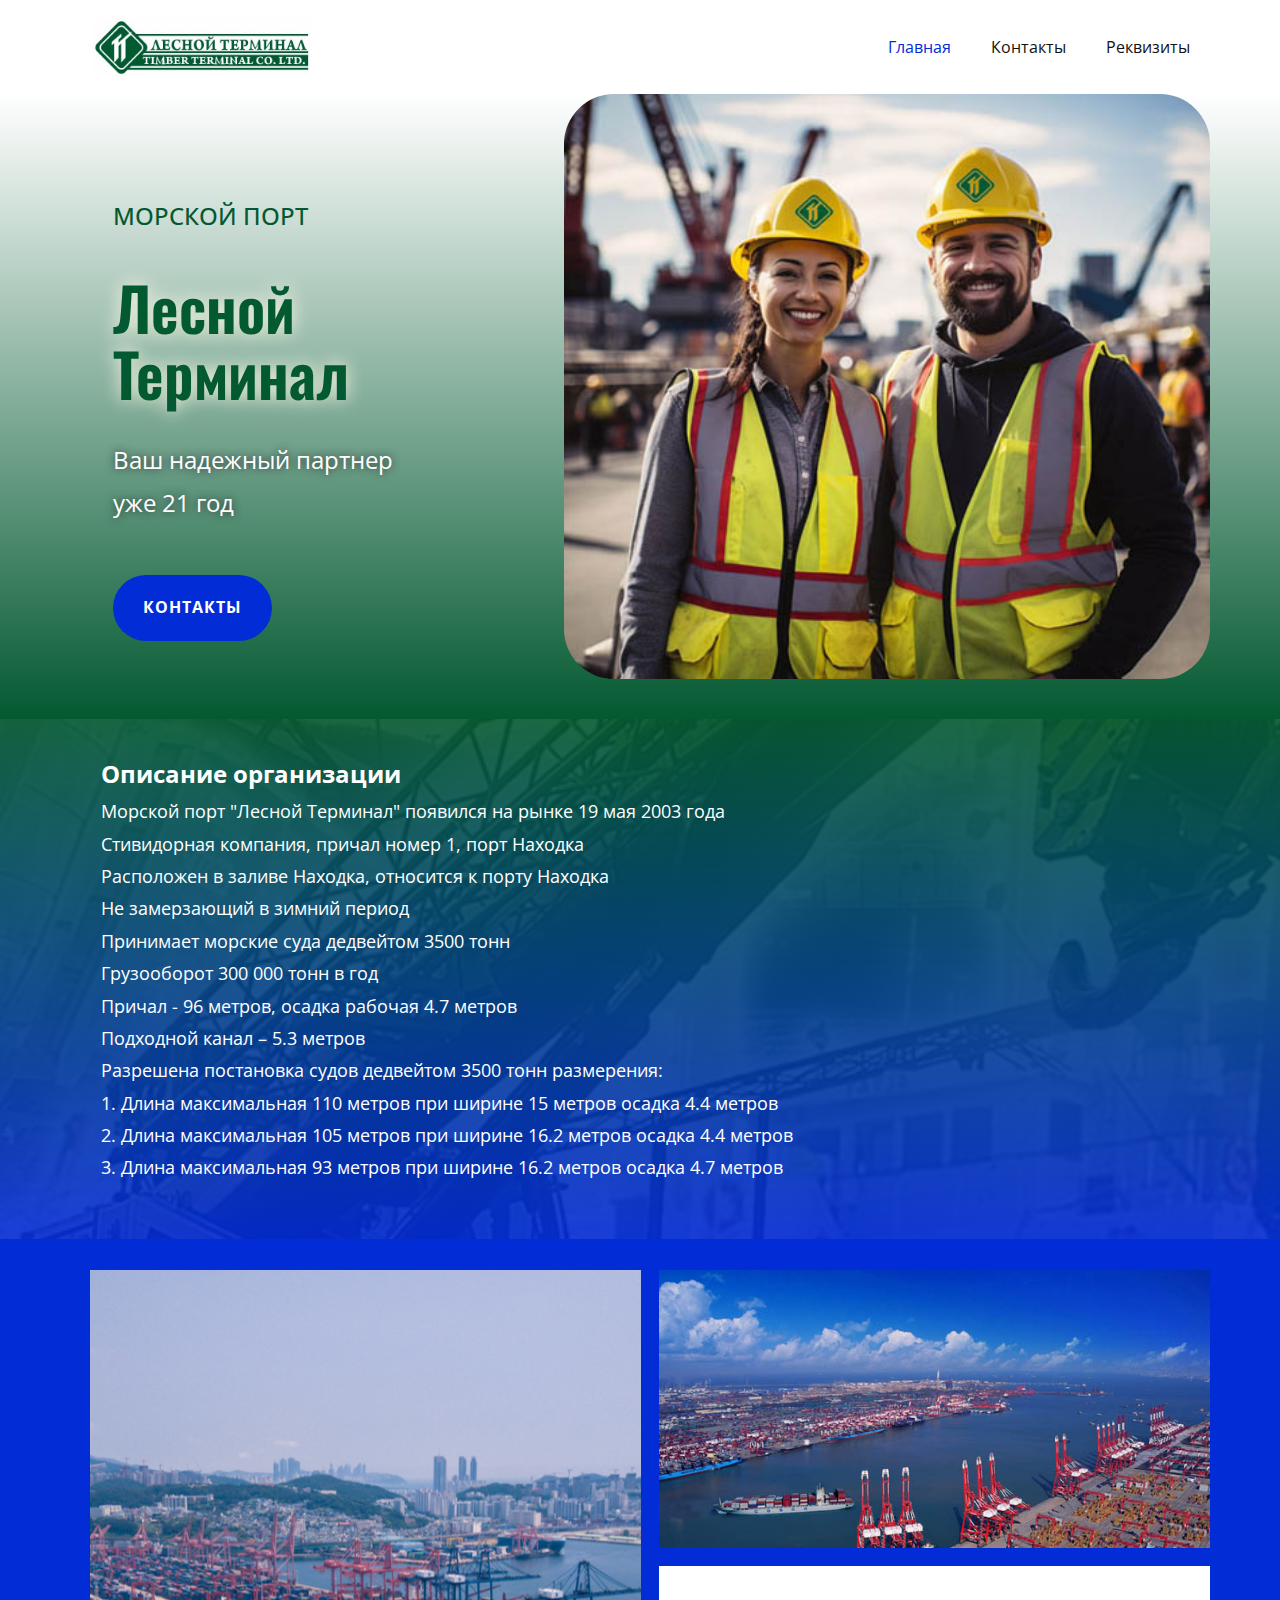
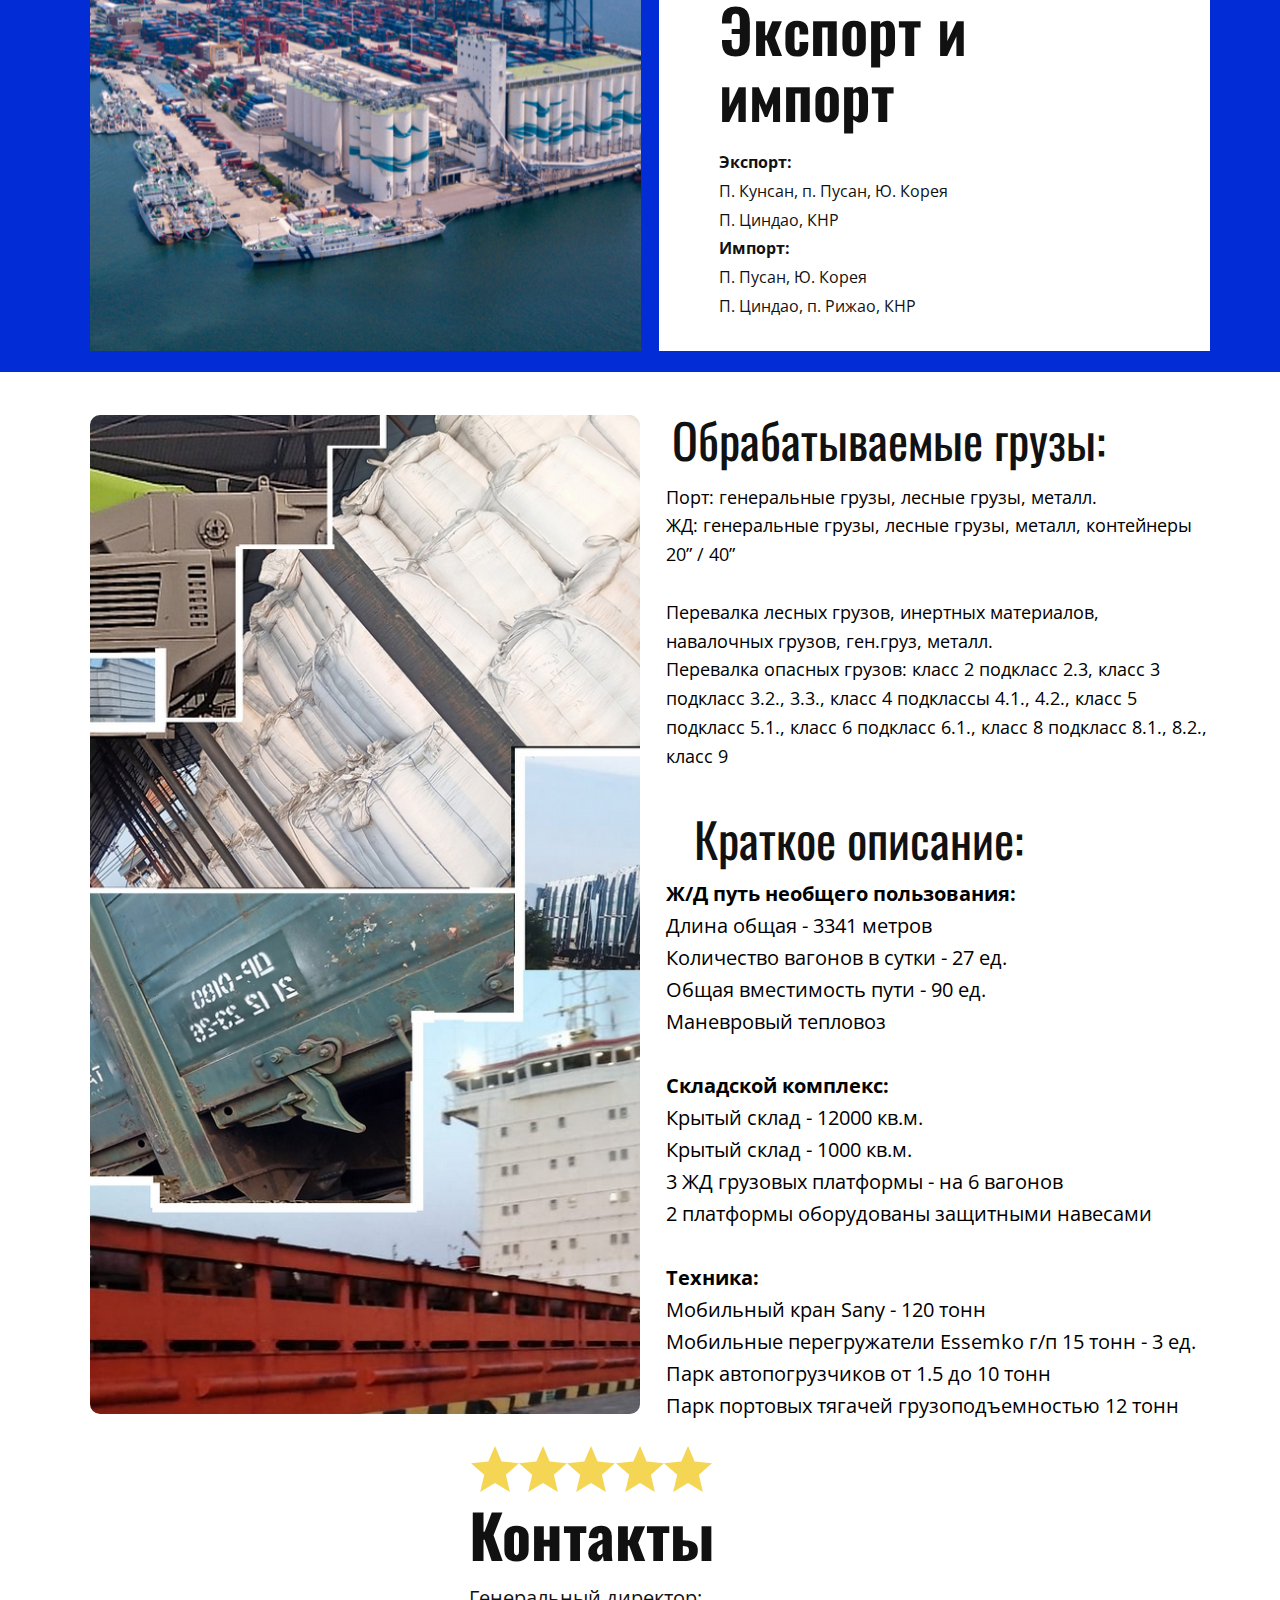
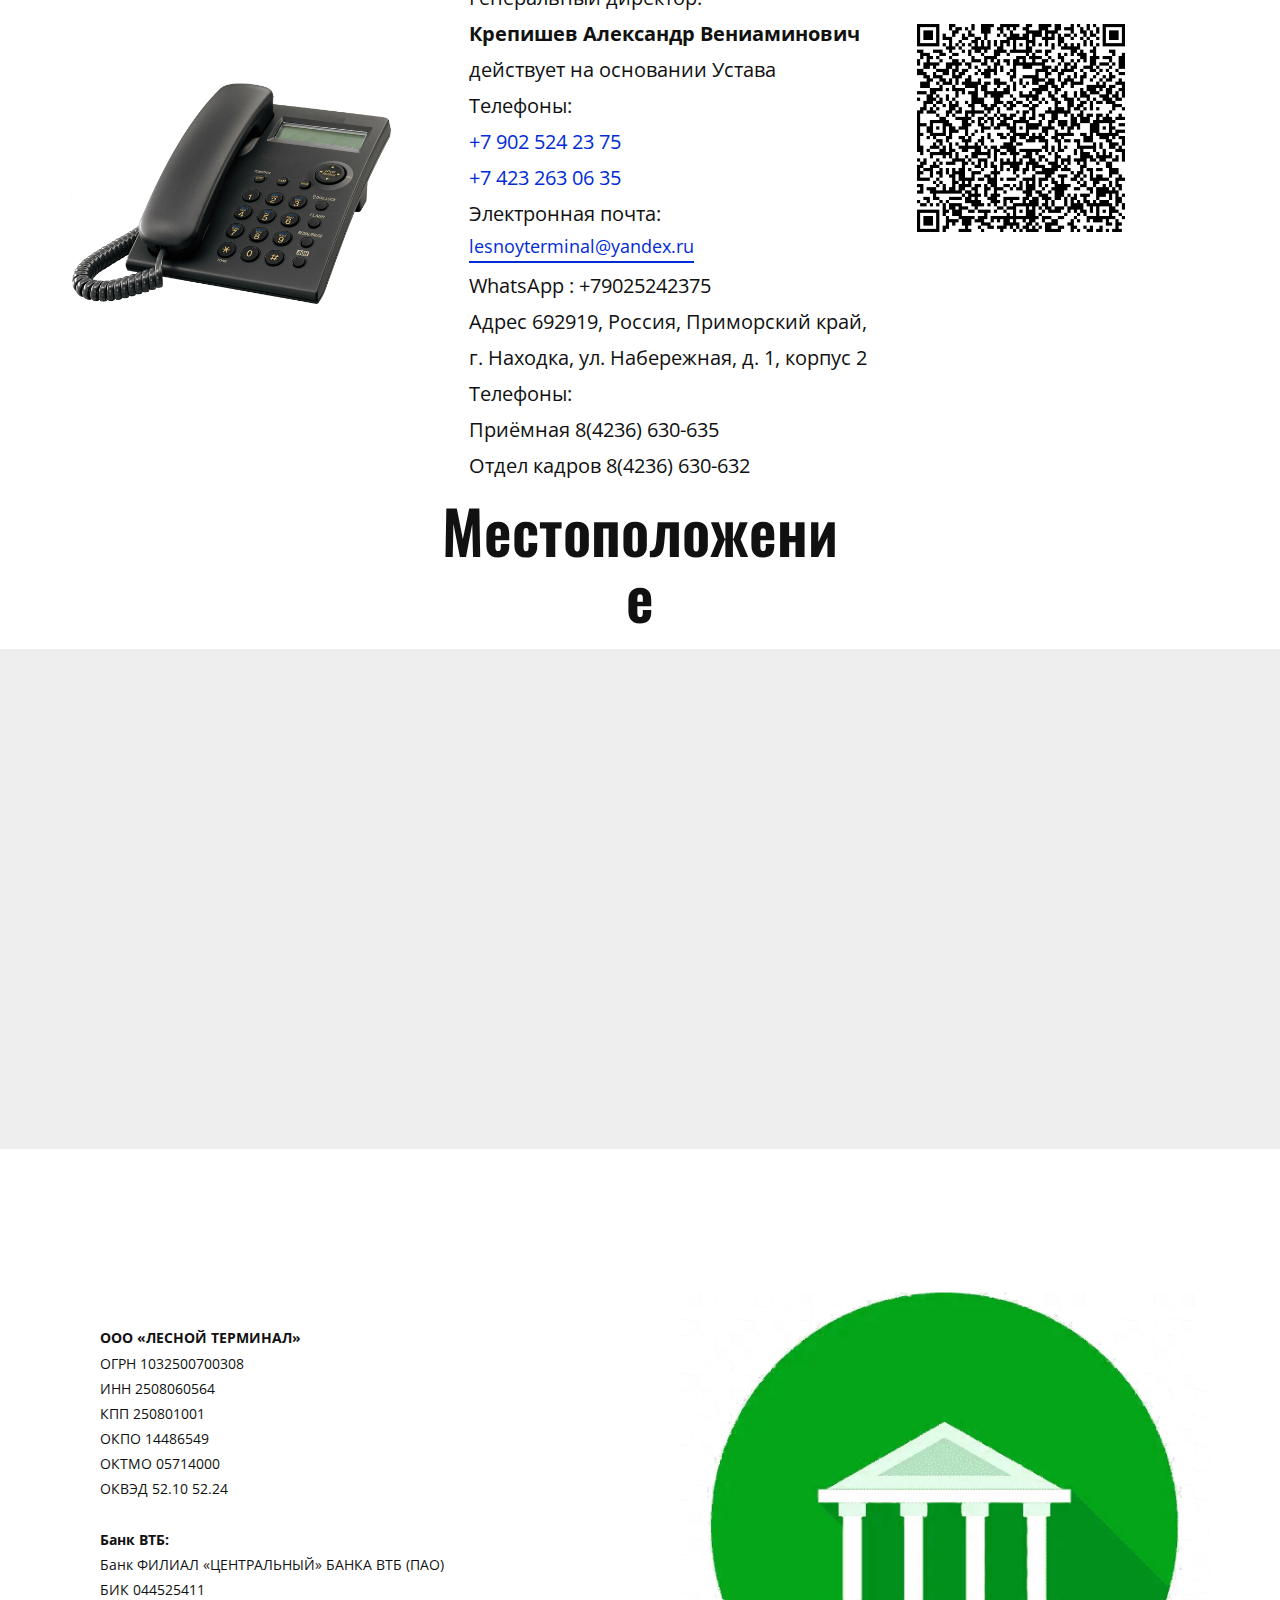
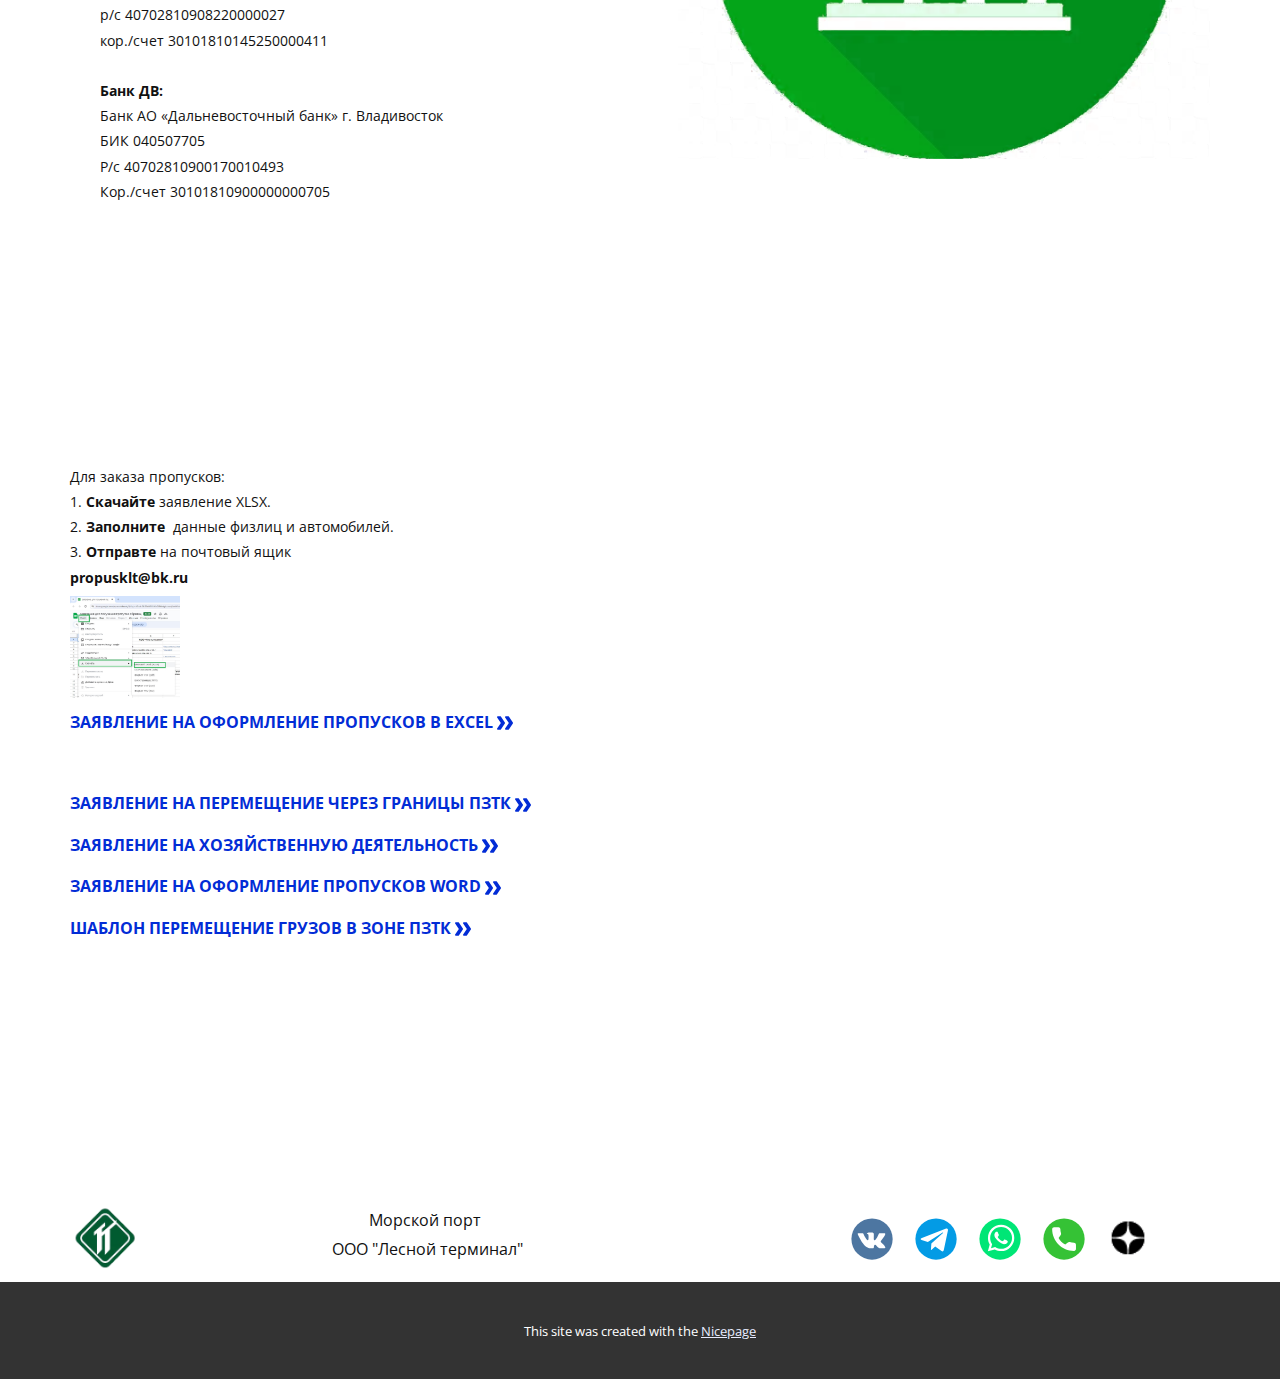
==== Главная.html @ 2a7ea037 "site 1.0" ====
<!DOCTYPE html>
<html style="font-size: 16px;" lang="ru-RU"><head>
    <meta name="viewport" content="width=device-width, initial-scale=1.0">
    <meta charset="utf-8">
    <meta name="keywords" content="морской порт лесной терминал стивидорная компания находка импорт экспорт погрузка разгрузка перевалка обработка грузов">
    <meta name="description" content="">
    <title>Главная</title>
    <link rel="stylesheet" href="nicepage.css" media="screen">
<link rel="stylesheet" href="Главная.css" media="screen">
    <script class="u-script" type="text/javascript" src="jquery.js" defer=""></script>
    <script class="u-script" type="text/javascript" src="nicepage.js" defer=""></script>
    <link rel="icon" href="images/favicon.jpg">
    <link id="u-theme-google-font" rel="stylesheet" href="fonts.css">
    
    
    
    
    
    
    
    
    
    
    
    
    
    <script type="application/ld+json">{
		"@context": "http://schema.org",
		"@type": "Organization",
		"name": "Копия lesnoyterminal",
		"logo": "images/logo2.jpg",
		"sameAs": [
				"https://vk.com/timberterminal",
				"https://t.me/timber_terminal",
				"tel:+79025242375",
				"tel:+79025242375",
				"https://sites.google.com/view/timber-terminal"
		]
}</script>
    <meta name="theme-color" content="#022cd6">
    <meta property="og:title" content="Главная">
    <meta property="og:description" content="">
    <meta property="og:type" content="website">
  <meta data-intl-tel-input-cdn-path="intlTelInput/"></head>
  <body data-path-to-root="./" data-include-products="false" class="u-body u-xl-mode" data-lang="ru"><header class="u-clearfix u-header u-header" id="sec-8713" data-animation-name="" data-animation-duration="0" data-animation-delay="0" data-animation-direction=""><div class="u-clearfix u-sheet u-valign-middle u-sheet-1">
        <a href="#" class="u-image u-logo u-image-1" data-image-width="554" data-image-height="146">
          <img src="images/logo2.jpg" class="u-logo-image u-logo-image-1">
        </a>
        <nav class="u-menu u-menu-one-level u-offcanvas u-menu-1">
          <div class="menu-collapse" style="font-size: 1rem; letter-spacing: 0px;">
            <a class="u-button-style u-custom-left-right-menu-spacing u-custom-padding-bottom u-custom-top-bottom-menu-spacing u-nav-link u-text-active-palette-1-base u-text-hover-palette-2-base" href="#">
              <svg class="u-svg-link" viewBox="0 0 24 24"><use xlink:href="#menu-hamburger"></use></svg>
              <svg class="u-svg-content" version="1.1" id="menu-hamburger" viewBox="0 0 16 16" x="0px" y="0px" xmlns:xlink="http://www.w3.org/1999/xlink" xmlns="http://www.w3.org/2000/svg"><g><rect y="1" width="16" height="2"></rect><rect y="7" width="16" height="2"></rect><rect y="13" width="16" height="2"></rect>
</g></svg>
            </a>
          </div>
          <div class="u-custom-menu u-nav-container">
            <ul class="u-nav u-unstyled u-nav-1"><li class="u-nav-item"><a class="u-button-style u-nav-link u-text-active-palette-1-base u-text-hover-palette-2-base" href="Главная.html" style="padding: 16px 20px;">Главная</a>
</li><li class="u-nav-item"><a class="u-button-style u-nav-link u-text-active-palette-1-base u-text-hover-palette-2-base" href="Контакты.html" style="padding: 16px 20px;">Контакты</a>
</li><li class="u-nav-item"><a class="u-button-style u-nav-link u-text-active-palette-1-base u-text-hover-palette-2-base" href="Реквизиты.html" style="padding: 16px 20px;">Реквизиты</a>
</li></ul>
          </div>
          <div class="u-custom-menu u-nav-container-collapse">
            <div class="u-black u-container-style u-inner-container-layout u-opacity u-opacity-95 u-sidenav">
              <div class="u-inner-container-layout u-sidenav-overflow">
                <div class="u-menu-close"></div>
                <ul class="u-align-center u-nav u-popupmenu-items u-unstyled u-nav-2"><li class="u-nav-item"><a class="u-button-style u-nav-link" href="Главная.html">Главная</a>
</li><li class="u-nav-item"><a class="u-button-style u-nav-link" href="Контакты.html">Контакты</a>
</li><li class="u-nav-item"><a class="u-button-style u-nav-link" href="Реквизиты.html">Реквизиты</a>
</li></ul>
              </div>
            </div>
            <div class="u-black u-menu-overlay u-opacity u-opacity-70"></div>
          </div>
        </nav>
      </div></header> 
    <section class="u-clearfix u-gradient u-lightbox u-section-1" id="carousel_72a0">
      <div class="u-clearfix u-sheet u-sheet-1">
        <div class="data-layout-selected u-clearfix u-expanded-width u-gutter-0 u-layout-custom-xs u-layout-wrap u-layout-wrap-1">
          <div class="u-layout">
            <div class="u-layout-row">
              <div class="u-align-left u-container-style u-layout-cell u-left-cell u-size-26-xl u-size-27-lg u-size-28-md u-size-28-sm u-size-60-xs u-layout-cell-1">
                <div class="u-container-layout u-container-layout-1">
                  <p class="u-text u-text-custom-color-1 u-text-1">МОРСКОЙ ПОРТ</p>
                  <h2 class="u-text u-text-custom-color-1 u-text-2">Лесной Терминал </h2>
                  <p class="u-text u-text-body-alt-color u-text-3"> Ваш надежный партнер уже 21 год</p>
                  <a href="Главная.html#sec-33ca" class="u-align-left u-border-none u-btn u-btn-round u-button-style u-hover-palette-1-light-1 u-radius u-text-active-white u-btn-1">контакты </a>
                </div>
              </div>
              <div class="u-container-style u-image u-image-round u-layout-cell u-radius u-right-cell u-size-32-md u-size-32-sm u-size-33-lg u-size-34-xl u-size-60-xs u-image-1" data-image-width="480" data-image-height="480">
                <div class="u-container-layout u-container-layout-2"></div>
              </div>
            </div>
          </div>
        </div>
      </div>
    </section>
    <section class="u-clearfix u-image u-palette-1-dark-1 u-shading u-section-2" id="carousel_14cd" data-image-width="540" data-image-height="640">
      <div class="u-clearfix u-sheet u-sheet-1">
        <div class="data-layout-selected u-clearfix u-expanded-width-lg u-expanded-width-md u-expanded-width-sm u-expanded-width-xs u-gutter-10 u-layout-custom-xs u-layout-wrap u-layout-wrap-1">
          <div class="u-gutter-0 u-layout">
            <div class="u-layout-row">
              <div class="u-align-left u-container-style u-layout-cell u-size-60 u-layout-cell-1">
                <div class="u-container-layout u-container-layout-1">
                  <p class="u-align-left u-text u-text-body-alt-color u-text-1">
                    <span style="font-size: 1.5rem;"><b>Описание организации</b>
                    </span>
                    <br>Морской порт "Лесной Терминал" появился на рынке 19 мая 2003 года<br>Стивидорная компания, причал номер 1, порт Находка<br>Расположен в заливе Находка, относится к порту Находка<br>Не замерзающий в зимний период<br>Принимает морские суда дедвейтом 3500 тонн<br>Грузооборот 300 000 тонн в год<br>Причал - 96 метров, осадка рабочая 4.7 метров<br>Подходной канал – 5.3 метров<br>Разрешена постановка судов де​двейтом 3500 тонн размерения:<br>1. Длина максимальная 110 метров при ширине 15 метров осадка 4.4 метров<br>2. Длина максимальная 105 метров при ширине 16.2 метров осадка 4.4 метров<br>3. Длина максимальная 93 метров при ширине 16.2 метров осадка 4.7 метров 
                  </p>
                </div>
              </div>
            </div>
          </div>
        </div>
      </div>
    </section>
    <section class="u-clearfix u-palette-1-dark-1 u-section-3" id="sec-cba5">
      <div class="u-clearfix u-sheet u-sheet-1">
        <div class="data-layout-selected u-clearfix u-expanded-width-md u-expanded-width-sm u-expanded-width-xs u-gutter-18 u-layout-wrap u-palette-1-dark-1 u-layout-wrap-1">
          <div class="u-gutter-0 u-layout">
            <div class="u-layout-row">
              <div class="u-size-30 u-size-60-md">
                <div class="u-layout-row">
                  <div class="u-align-left u-container-style u-hidden-xs u-image u-layout-cell u-left-cell u-size-60 u-image-1" src="" data-image-width="948" data-image-height="640">
                    <div class="u-container-layout u-valign-middle u-container-layout-1" src=""></div>
                  </div>
                </div>
              </div>
              <div class="u-size-30 u-size-60-md">
                <div class="u-layout-col">
                  <div class="u-align-left u-container-style u-image u-layout-cell u-right-cell u-size-40 u-image-2" data-image-width="640" data-image-height="351">
                    <div class="u-container-layout u-valign-middle u-container-layout-2" src=""></div>
                  </div>
                  <div class="u-align-left u-container-align-left-lg u-container-align-left-md u-container-align-left-xl u-container-style u-layout-cell u-right-cell u-size-20 u-white u-layout-cell-3" src="">
                    <div class="u-container-layout u-valign-top-xl u-container-layout-3">
                      <h2 class="u-align-center-sm u-align-center-xs u-align-left-lg u-align-left-md u-align-left-xl u-text u-text-default-lg u-text-default-md u-text-default-sm u-text-default-xl u-text-1"> Экспорт и импорт</h2>
                      <p class="u-align-left u-text u-text-2"><b>Экспорт:</b>
                        <br>П. Кунсан, п. Пусан, Ю. Корея<br>П. Циндао, КНР<br><b>Импорт:</b>
                        <br>П. Пусан, Ю. Корея<br>П. Циндао, п. Рижао, КНР
                      </p>
                    </div>
                  </div>
                </div>
              </div>
            </div>
          </div>
        </div>
      </div>
    </section>
    <section class="u-align-center u-clearfix u-image u-shading u-section-4" id="sec-96f3" data-image-width="2048" data-image-height="1080">
      <div class="u-clearfix u-sheet u-sheet-1">
        <h1 class="u-align-center u-text u-text-body-color u-title u-text-1"> Обрабатываемые грузы:</h1>
        <img class="u-expanded-width-xs u-image u-image-round u-radius u-image-1" src="images/ww.jpg" alt="" data-image-width="2048" data-image-height="1080">
        <p class="u-align-left u-large-text u-text u-text-black u-text-variant u-text-2"> Порт: генеральные грузы, лесные грузы, металл.<br>ЖД: генеральные грузы, лесные грузы, металл, контейнеры 20” / 40”<br>
          <br>Перевалка лесных грузов, инертных материалов, навалочных грузов, ген.груз, металл.<br>Перевалка опасных грузов: класс 2 подкласс 2.3, класс 3 подкласс 3.2., 3.3., класс 4 подклассы 4.1., 4.2., класс 5 подкласс 5.1., класс 6 подкласс 6.1., класс 8 подкласс 8.1., 8.2., класс 9
        </p>
        <h1 class="u-align-center u-text u-text-body-color u-title u-text-3"> Краткое описание:</h1>
        <p class="u-align-left u-large-text u-text u-text-black u-text-variant u-text-4"><b>Ж/Д путь необщего пользования:</b>
          <br>Длина общая - 3341 метров<br>Количество вагонов в сутки - 27 ед.<br>Общая вместимость пути - 90 ед.<br>Маневровый тепловоз<br>
          <br><b>Складской комплекс:</b>
          <br>Крытый склад - 12000 кв.м.<br>Крытый склад - 1000 кв.м.<br>3 ЖД грузовых платформы - на 6 вагонов<br>2 платформы оборудованы защитными навесами<br>
          <br><b>Техника:</b>
          <br>Мобильный кран Sany - 120 тонн<br>Мобильные перегружатели Essemko г/п 15 тонн - 3 ед.<br>Парк автопогрузчиков от 1.5 до 10 тонн<br>Парк портовых тягачей грузоподъемностью 12 тонн
        </p>
      </div>
    </section>
    <section class="u-clearfix u-section-5" id="sec-f54a">
      <div class="u-clearfix u-sheet u-valign-middle-xs u-sheet-1"><span class="u-align-center u-icon u-text-palette-3-light-1 u-icon-1"><svg class="u-svg-link" preserveAspectRatio="xMidYMin slice" viewBox="0 0 32 32" style=""><use xmlns:xlink="http://www.w3.org/1999/xlink" xlink:href="#svg-475f"></use></svg><svg class="u-svg-content" viewBox="0 0 32 32" id="svg-475f"><g><path d="M20.388,10.918L32,12.118l-8.735,7.749L25.914,31.4l-9.893-6.088L6.127,31.4l2.695-11.533L0,12.118 l11.547-1.2L16.026,0.6L20.388,10.918z"></path>
</g></svg>
                
                
              </span><span class="u-align-center u-icon u-text-palette-3-light-1 u-icon-2"><svg class="u-svg-link" preserveAspectRatio="xMidYMin slice" viewBox="0 0 32 32" style=""><use xmlns:xlink="http://www.w3.org/1999/xlink" xlink:href="#svg-cccf"></use></svg><svg class="u-svg-content" viewBox="0 0 32 32" id="svg-cccf"><g><path d="M20.388,10.918L32,12.118l-8.735,7.749L25.914,31.4l-9.893-6.088L6.127,31.4l2.695-11.533L0,12.118 l11.547-1.2L16.026,0.6L20.388,10.918z"></path>
</g></svg>
                
                
              </span><span class="u-align-center u-icon u-text-palette-3-light-1 u-icon-3"><svg class="u-svg-link" preserveAspectRatio="xMidYMin slice" viewBox="0 0 32 32" style=""><use xmlns:xlink="http://www.w3.org/1999/xlink" xlink:href="#svg-e0ba"></use></svg><svg class="u-svg-content" viewBox="0 0 32 32" id="svg-e0ba"><g><path d="M20.388,10.918L32,12.118l-8.735,7.749L25.914,31.4l-9.893-6.088L6.127,31.4l2.695-11.533L0,12.118 l11.547-1.2L16.026,0.6L20.388,10.918z"></path>
</g></svg>
                
                
              </span><span class="u-align-center u-icon u-text-palette-3-light-1 u-icon-4"><svg class="u-svg-link" preserveAspectRatio="xMidYMin slice" viewBox="0 0 32 32" style=""><use xmlns:xlink="http://www.w3.org/1999/xlink" xlink:href="#svg-8091"></use></svg><svg class="u-svg-content" viewBox="0 0 32 32" id="svg-8091"><g><path d="M20.388,10.918L32,12.118l-8.735,7.749L25.914,31.4l-9.893-6.088L6.127,31.4l2.695-11.533L0,12.118 l11.547-1.2L16.026,0.6L20.388,10.918z"></path>
</g></svg>
                
                
              </span><span class="u-align-center u-icon u-text-palette-3-light-1 u-icon-5"><svg class="u-svg-link" preserveAspectRatio="xMidYMin slice" viewBox="0 0 32 32" style=""><use xmlns:xlink="http://www.w3.org/1999/xlink" xlink:href="#svg-169b"></use></svg><svg class="u-svg-content" viewBox="0 0 32 32" id="svg-169b"><g><path d="M20.388,10.918L32,12.118l-8.735,7.749L25.914,31.4l-9.893-6.088L6.127,31.4l2.695-11.533L0,12.118 l11.547-1.2L16.026,0.6L20.388,10.918z"></path>
</g></svg>
                
                
              </span>
      </div>
    </section>
    <section class="u-clearfix u-container-align-center-lg u-container-align-center-md u-container-align-center-sm u-container-align-center-xl u-section-6" id="sec-33ca">
      <div class="u-clearfix u-sheet u-sheet-1">
        <div class="data-layout-selected u-clearfix u-expanded-width u-gutter-0 u-layout-wrap u-layout-wrap-1">
          <div class="u-layout" style="">
            <div class="u-layout-row" style="">
              <div class="u-align-center u-container-style u-image u-image-contain u-layout-cell u-left-cell u-size-17 u-size-xs-60 u-image-1" src="" data-image-width="609" data-image-height="420">
                <div class="u-container-layout u-container-layout-1" src=""></div>
              </div>
              <div class="u-align-center u-container-style u-layout-cell u-right-cell u-size-43 u-size-xs-60 u-white u-layout-cell-2" src="">
                <div class="u-container-layout u-container-layout-2">
                  <h2 class="u-align-left u-text u-text-default-lg u-text-default-sm u-text-default-xl u-text-default-xs u-text-1"><b style="">Контакты</b>
                  </h2>
                  <p class="u-align-left u-text u-text-default-sm u-text-default-xs u-text-2">Генеральный директор:<br>
                    <span style="font-weight: 700;">Крепишев Александр Вениаминович</span>
                    <br>действует на основании Устава<br>Телефоны:<br>
                    <a href="tel:+79025242375" class="u-active-none u-border-none u-btn u-button-style u-hover-none u-none u-text-palette-1-base u-btn-1">+7 902 524 23 75</a>
                    <br>
                    <a href="tel:+74232630635" class="u-active-none u-border-none u-btn u-button-style u-hover-none u-none u-text-palette-1-base u-btn-2">+7 423 263 06 35</a>
                    <br>Электронная почта:&nbsp;<br>
                    <br>WhatsApp : +79025242375<br>Адрес 692919, Россия, Приморский край,<br>г. Находка, ул. Набережная, д. 1, корпус 2<br>Телефоны:<br>Приёмная 8(4236) 630-635<br>Отдел кадров 8(4236) 630-632
                  </p>
                  <img class="u-image u-image-default u-image-2" src="images/barcodeKrepishev2024-03-21.gif" alt="" data-image-width="260" data-image-height="260">
                  <a href="mailto:lesnoyterminal@yandex.ru?subject=%D0%92%D0%BE%D0%BF%D1%80%D0%BE%D1%81" class="u-active-none u-border-2 u-border-active-palette-2-dark-1 u-border-hover-palette-2-base u-border-no-left u-border-no-right u-border-no-top u-border-palette-1-base u-btn u-button-style u-hover-none u-none u-text-hover-palette-2-base u-text-palette-1-base u-btn-3">lesnoyterminal@yandex.ru</a>
                </div>
              </div>
            </div>
          </div>
        </div>
      </div>
    </section>
    <section class="u-clearfix u-section-7" id="sec-fd4b">
      <div class="u-clearfix u-sheet u-sheet-1">
        <h2 class="u-align-center u-text u-text-1">Местоположение</h2>
      </div>
    </section>
    <section class="u-clearfix u-grey-light-2 u-typography-custom-page-typography-12--Map u-section-8" id="sec-8a7d">
      <div class="u-clearfix u-sheet u-sheet-1">
        <div class="u-absolute-hcenter u-expanded u-grey-light-2 u-map">
          <div class="embed-responsive">
            <iframe class="embed-responsive-item" src="https://www.google.com/maps/embed?pb=!1m13!1m8!1m3!1d2925.751299118766!2d132.911116!3d42.835867!3m2!1i1024!2i768!4f13.1!3m2!1m1!2zNDLCsDUwJzA5LjUiTiAxMzLCsDU0JzQxLjkiRQ!5e0!3m2!1sru!2sus!4v1710830240417!5m2!1sru!2sus" data-map="[base64]"></iframe>
          </div>
        </div>
      </div>
    </section>
    <section class="u-clearfix u-section-9" id="carousel_acc3">
      <div class="u-clearfix u-sheet u-sheet-1">
        <div class="data-layout-selected u-clearfix u-expanded-width u-layout-wrap u-layout-wrap-1">
          <div class="u-layout">
            <div class="u-layout-row">
              <div class="u-container-align-center-sm u-container-align-center-xs u-container-style u-layout-cell u-size-32 u-layout-cell-1">
                <div class="u-container-layout u-container-layout-1">
                  <h2 class="u-align-center-sm u-align-center-xs u-text u-text-default u-text-1" data-animation-name="customAnimationIn" data-animation-duration="2000" data-animation-delay="0"><b>Реквизиты</b>
                  </h2>
                  <p class="u-text u-text-default u-text-2"><b>ООО «ЛЕСНОЙ ТЕРМИНАЛ»</b>
                    <br>ОГРН 1032500700308<br>ИНН 2508060564<br>КПП 250801001<br>ОКПО 14486549<br>ОКТМО 05714000<br>ОКВЭД 52.10 52.24<br>
                    <br><b>Банк ВТБ:</b>
                    <br>Банк ФИЛИАЛ «ЦЕНТРАЛЬНЫЙ» БАНКА ВТБ (ПАО)<br>БИК 044525411<br>р/с 40702810908220000027<br>кор./счет 30101810145250000411<br>
                    <br><b>Банк ДВ:</b>
                    <br>Банк АО «Дальневосточный банк» г. Владивосток<br>БИК 040507705<br>Р/с 40702810900170010493<br>Кор./счет 30101810900000000705<br>
                  </p>
                </div>
              </div>
              <div class="u-container-align-center u-container-style u-image u-image-contain u-layout-cell u-size-28 u-image-1" data-image-width="583" data-image-height="537">
                <div class="u-container-layout u-container-layout-2"></div>
              </div>
            </div>
          </div>
        </div>
      </div>
    </section>
    <section class="u-clearfix u-section-10" id="sec-fb49">
      <div class="u-clearfix u-sheet u-valign-middle-xl u-sheet-1">
        <h2 class="u-align-left u-text u-text-1" data-animation-name="customAnimationIn" data-animation-duration="2000" data-animation-delay="0"><b></b>Бланки и документы 
        </h2>
      </div>
    </section>
    <section class="u-clearfix u-lightbox u-section-11" id="sec-1229">
      <div class="u-clearfix u-sheet u-sheet-1">
        <p class="u-text u-text-1"> Для заказа
пропусков:<br> 1.&nbsp;<b>Скачайте</b> заявление XLSX.&nbsp;<br> 2. <b>Заполните&nbsp;</b> данные физлиц и автомобилей.&nbsp;<br> 3. <b>Отправте</b> на почтовый ящик <b>propusklt@bk.ru</b>
        </p>
        <img class="u-image u-image-default u-image-1" src="images/how_to_download_zayavka.jpg" alt="" data-image-width="667" data-image-height="618">
        <a href="https://docs.google.com/spreadsheets/d/1vjmK6ncLGU20rWB6lJKeGJBtkdgA-uwd/edit?usp=sharing&amp;ouid=107795807056869049396&amp;rtpof=true&amp;sd=true" class="u-btn u-button-style u-none u-text-hover-palette-2-base u-text-palette-1-base u-btn-1" target="_blank"> Заявление ​на Оформление пропусков в EXCEL&nbsp;<span class="u-icon u-text-palette-1-base"><svg class="u-svg-content" viewBox="0 -32 426.66667 426" style="width: 1em; height: 1em;"><path d="m213.332031 181.667969c0 4.265625-1.277343 8.53125-3.625 11.730469l-106.667969 160c-3.839843 5.761718-10.238281 9.601562-17.707031 9.601562h-64c-11.730469 0-21.332031-9.601562-21.332031-21.332031 0-4.269531 1.28125-8.535157 3.625-11.734375l98.773438-148.265625-98.773438-148.269531c-2.34375-3.199219-3.625-7.464844-3.625-11.730469 0-11.734375 9.601562-21.335938 21.332031-21.335938h64c7.46875 0 13.867188 3.839844 17.707031 9.601563l106.667969 160c2.347657 3.199218 3.625 7.464844 3.625 11.734375zm0 0"></path><path d="m426.667969 181.667969c0 4.265625-1.28125 8.53125-3.628907 11.730469l-106.664062 160c-3.839844 5.761718-10.242188 9.601562-17.707031 9.601562h-64c-11.734375 0-21.335938-9.601562-21.335938-21.332031 0-4.269531 1.28125-8.535157 3.628907-11.734375l98.773437-148.265625-98.773437-148.269531c-2.347657-3.199219-3.628907-7.464844-3.628907-11.730469 0-11.734375 9.601563-21.335938 21.335938-21.335938h64c7.464843 0 13.867187 3.839844 17.707031 9.601563l106.664062 160c2.347657 3.199218 3.628907 7.464844 3.628907 11.734375zm0 0"></path></svg></span>
        </a>
        <a href="https://docs.google.com/document/d/1SxSvS15rcr_fBs8Gp6ZqquhkWEd0nw_2/edit?usp=sharing&amp;ouid=107795807056869049396&amp;rtpof=true&amp;sd=true" class="u-align-left-md u-align-left-sm u-align-left-xs u-btn u-button-style u-none u-text-hover-palette-2-base u-text-palette-1-base u-btn-2" target="_blank"> Заявление на перемещение через границы ПЗТК&nbsp;<span class="u-icon u-text-palette-1-base"><svg class="u-svg-content" viewBox="0 -32 426.66667 426" style="width: 1em; height: 1em;"><path d="m213.332031 181.667969c0 4.265625-1.277343 8.53125-3.625 11.730469l-106.667969 160c-3.839843 5.761718-10.238281 9.601562-17.707031 9.601562h-64c-11.730469 0-21.332031-9.601562-21.332031-21.332031 0-4.269531 1.28125-8.535157 3.625-11.734375l98.773438-148.265625-98.773438-148.269531c-2.34375-3.199219-3.625-7.464844-3.625-11.730469 0-11.734375 9.601562-21.335938 21.332031-21.335938h64c7.46875 0 13.867188 3.839844 17.707031 9.601563l106.667969 160c2.347657 3.199218 3.625 7.464844 3.625 11.734375zm0 0"></path><path d="m426.667969 181.667969c0 4.265625-1.28125 8.53125-3.628907 11.730469l-106.664062 160c-3.839844 5.761718-10.242188 9.601562-17.707031 9.601562h-64c-11.734375 0-21.335938-9.601562-21.335938-21.332031 0-4.269531 1.28125-8.535157 3.628907-11.734375l98.773437-148.265625-98.773437-148.269531c-2.347657-3.199219-3.628907-7.464844-3.628907-11.730469 0-11.734375 9.601563-21.335938 21.335938-21.335938h64c7.464843 0 13.867187 3.839844 17.707031 9.601563l106.664062 160c2.347657 3.199218 3.628907 7.464844 3.628907 11.734375zm0 0"></path></svg></span>
        </a>
        <a href="https://docs.google.com/document/d/1iDlNnRhyQJmNTK05QHZP57FHfQcF1DoH/edit?usp=sharing&amp;ouid=107795807056869049396&amp;rtpof=true&amp;sd=true" class="u-btn u-button-style u-none u-text-hover-palette-2-base u-text-palette-1-base u-btn-3" target="_blank"> Заявление ​на хозяйственную деятельность&nbsp;<span class="u-icon u-text-palette-1-base"><svg class="u-svg-content" viewBox="0 -32 426.66667 426" style="width: 1em; height: 1em;"><path d="m213.332031 181.667969c0 4.265625-1.277343 8.53125-3.625 11.730469l-106.667969 160c-3.839843 5.761718-10.238281 9.601562-17.707031 9.601562h-64c-11.730469 0-21.332031-9.601562-21.332031-21.332031 0-4.269531 1.28125-8.535157 3.625-11.734375l98.773438-148.265625-98.773438-148.269531c-2.34375-3.199219-3.625-7.464844-3.625-11.730469 0-11.734375 9.601562-21.335938 21.332031-21.335938h64c7.46875 0 13.867188 3.839844 17.707031 9.601563l106.667969 160c2.347657 3.199218 3.625 7.464844 3.625 11.734375zm0 0"></path><path d="m426.667969 181.667969c0 4.265625-1.28125 8.53125-3.628907 11.730469l-106.664062 160c-3.839844 5.761718-10.242188 9.601562-17.707031 9.601562h-64c-11.734375 0-21.335938-9.601562-21.335938-21.332031 0-4.269531 1.28125-8.535157 3.628907-11.734375l98.773437-148.265625-98.773437-148.269531c-2.347657-3.199219-3.628907-7.464844-3.628907-11.730469 0-11.734375 9.601563-21.335938 21.335938-21.335938h64c7.464843 0 13.867187 3.839844 17.707031 9.601563l106.664062 160c2.347657 3.199218 3.628907 7.464844 3.628907 11.734375zm0 0"></path></svg></span>
        </a>
        <a href="https://docs.google.com/document/d/1oSSsfWigoAfhJAaL59LYOzwMYibvefrt/edit?usp=sharing&amp;ouid=107795807056869049396&amp;rtpof=true&amp;sd=true" class="u-btn u-button-style u-none u-text-hover-palette-2-base u-text-palette-1-base u-btn-4" target="_blank"> Заявление на оформление пропусков word&nbsp;<span class="u-icon u-text-palette-1-base"><svg class="u-svg-content" viewBox="0 -32 426.66667 426" style="width: 1em; height: 1em;"><path d="m213.332031 181.667969c0 4.265625-1.277343 8.53125-3.625 11.730469l-106.667969 160c-3.839843 5.761718-10.238281 9.601562-17.707031 9.601562h-64c-11.730469 0-21.332031-9.601562-21.332031-21.332031 0-4.269531 1.28125-8.535157 3.625-11.734375l98.773438-148.265625-98.773438-148.269531c-2.34375-3.199219-3.625-7.464844-3.625-11.730469 0-11.734375 9.601562-21.335938 21.332031-21.335938h64c7.46875 0 13.867188 3.839844 17.707031 9.601563l106.667969 160c2.347657 3.199218 3.625 7.464844 3.625 11.734375zm0 0"></path><path d="m426.667969 181.667969c0 4.265625-1.28125 8.53125-3.628907 11.730469l-106.664062 160c-3.839844 5.761718-10.242188 9.601562-17.707031 9.601562h-64c-11.734375 0-21.335938-9.601562-21.335938-21.332031 0-4.269531 1.28125-8.535157 3.628907-11.734375l98.773437-148.265625-98.773437-148.269531c-2.347657-3.199219-3.628907-7.464844-3.628907-11.730469 0-11.734375 9.601563-21.335938 21.335938-21.335938h64c7.464843 0 13.867187 3.839844 17.707031 9.601563l106.664062 160c2.347657 3.199218 3.628907 7.464844 3.628907 11.734375zm0 0"></path></svg></span>
        </a>
        <a href="https://docs.google.com/document/d/1xPX6cwoE6Xf38JjU5-ZJnQx4SmINvpY0/edit?usp=sharing&amp;ouid=107795807056869049396&amp;rtpof=true&amp;sd=true" class="u-btn u-button-style u-none u-text-hover-palette-2-base u-text-palette-1-base u-btn-5" target="_blank">Шаблон перемещение грузов в зоне ПЗТК&nbsp;<span class="u-icon u-text-palette-1-base"><svg class="u-svg-content" viewBox="0 -32 426.66667 426" style="width: 1em; height: 1em;"><path d="m213.332031 181.667969c0 4.265625-1.277343 8.53125-3.625 11.730469l-106.667969 160c-3.839843 5.761718-10.238281 9.601562-17.707031 9.601562h-64c-11.730469 0-21.332031-9.601562-21.332031-21.332031 0-4.269531 1.28125-8.535157 3.625-11.734375l98.773438-148.265625-98.773438-148.269531c-2.34375-3.199219-3.625-7.464844-3.625-11.730469 0-11.734375 9.601562-21.335938 21.332031-21.335938h64c7.46875 0 13.867188 3.839844 17.707031 9.601563l106.667969 160c2.347657 3.199218 3.625 7.464844 3.625 11.734375zm0 0"></path><path d="m426.667969 181.667969c0 4.265625-1.28125 8.53125-3.628907 11.730469l-106.664062 160c-3.839844 5.761718-10.242188 9.601562-17.707031 9.601562h-64c-11.734375 0-21.335938-9.601562-21.335938-21.332031 0-4.269531 1.28125-8.535157 3.628907-11.734375l98.773437-148.265625-98.773437-148.269531c-2.347657-3.199219-3.628907-7.464844-3.628907-11.730469 0-11.734375 9.601563-21.335938 21.335938-21.335938h64c7.464843 0 13.867187 3.839844 17.707031 9.601563l106.664062 160c2.347657 3.199218 3.628907 7.464844 3.628907 11.734375zm0 0"></path></svg></span>
        </a>
      </div>
    </section>
    
    
    
    <footer class="u-align-center-md u-align-center-sm u-align-center-xs u-clearfix u-footer u-gradient u-grey-5 u-footer" id="sec-1ec7"><div class="u-clearfix u-sheet u-sheet-1">
        <a href="http://lesnoyterminal.com" class="u-border-2 u-border-white u-image u-logo u-image-1" data-image-width="150" data-image-height="150" title="1" target="_blank">
          <img src="images/tt_w.png" class="u-logo-image u-logo-image-1">
        </a>
        <p class="u-align-center-lg u-align-center-md u-align-center-xl u-text u-text-1">Морской порт&nbsp;<br>ООО "Лесной терминал"
        </p>
        <div class="u-align-left u-social-icons u-spacing-22 u-social-icons-1">
          <a class="u-social-url" target="_blank" data-type="VK" title="VK" href="https://vk.com/timberterminal"><span class="u-icon u-social-icon u-social-vk u-icon-1"><svg class="u-svg-link" preserveAspectRatio="xMidYMin slice" viewBox="0 0 112 112" style=""><use xmlns:xlink="http://www.w3.org/1999/xlink" xlink:href="#svg-6cfc"></use></svg><svg class="u-svg-content" viewBox="0 0 112 112" x="0" y="0" id="svg-6cfc"><circle fill="currentColor" class="st0" cx="56.1" cy="56.1" r="55"></circle><path fill="#FFFFFF" d="M88.2,80.7l-9.8,0.1c0,0-2.1,0.4-4.9-1.5c-3.7-2.5-7.2-9.1-9.9-8.2C60.9,72,61,77.9,61,77.9s0,1.3-0.6,1.9
      c-0.7,0.7-2,0.9-2,0.9H54c0,0-9.7,0.6-18.3-8.3c-9.3-9.7-17.6-29-17.6-29s-0.5-1.3,0-1.9c0.6-0.7,2.2-0.7,2.2-0.7l10.5-0.1
      c0,0,1,0.2,1.7,0.7c0.6,0.4,0.9,1.2,0.9,1.2s1.7,4.3,4,8.2c4.4,7.6,6.4,9.3,7.9,8.4c2.2-1.2,1.5-10.7,1.5-10.7s0-3.5-1.1-5
      c-0.9-1.2-2.5-1.5-3.3-1.6c-0.6-0.1,0.4-1.5,1.6-2.1c1.9-0.9,5.2-1,9.2-0.9c3.1,0,4,0.2,5.2,0.5c3.6,0.9,2.4,4.3,2.4,12.4
      c0,2.6-0.5,6.3,1.4,7.5c0.8,0.5,2.8,0.1,7.7-8.3c2.3-4,4.1-8.6,4.1-8.6s0.4-0.8,1-1.2s1.4-0.3,1.4-0.3l11.1-0.1c0,0,3.3-0.4,3.9,1.1
      c0.6,1.6-1.2,5.3-5.8,11.3c-7.4,9.9-8.3,9-2.1,14.7c5.9,5.5,7.1,8.1,7.3,8.5C93.4,80.4,88.2,80.7,88.2,80.7z"></path></svg></span>
          </a>
          <a class="u-social-url" target="_blank" data-type="Telegram" title="Telegram" href="https://t.me/timber_terminal"><span class="u-icon u-social-icon u-social-telegram u-icon-2"><svg class="u-svg-link" preserveAspectRatio="xMidYMin slice" viewBox="0 0 112 112" style=""><use xmlns:xlink="http://www.w3.org/1999/xlink" xlink:href="#svg-2644"></use></svg><svg class="u-svg-content" viewBox="0 0 112 112" x="0" y="0" id="svg-2644"><circle fill="currentColor" cx="56.1" cy="56.1" r="55"></circle><path fill="#FFFFFF" d="M18.4,53.2l64.7-24.9c3-1.1,5.6,0.7,4.7,5.3l0,0l-11,51.8c-0.8,3.7-3,4.6-6.1,2.8L53.9,75.8l-8.1,7.8
	c-0.9,0.9-1.7,1.6-3.4,1.6l1.2-17l31.1-28c1.4-1.2-0.3-1.9-2.1-0.7L34.2,63.7l-16.6-5.2C14,57.4,14,54.9,18.4,53.2L18.4,53.2z"></path></svg></span>
          </a>
          <a class="u-social-url" target="_blank" data-type="Whatsapp" title="Whatsapp" href="tel:+79025242375"><span class="u-icon u-social-icon u-social-whatsapp u-icon-3"><svg class="u-svg-link" preserveAspectRatio="xMidYMin slice" viewBox="0 0 112 112" style=""><use xmlns:xlink="http://www.w3.org/1999/xlink" xlink:href="#svg-4399"></use></svg><svg class="u-svg-content" viewBox="0 0 112 112" x="0" y="0" id="svg-4399"><circle fill="currentColor" cx="56.1" cy="56.1" r="55"></circle><path fill="#FFFFFF" d="M83.8,28.3C77.2,21.7,68.4,18,59,18c-19.3,0-35.1,15.7-35.1,35.1c0,6.2,1.6,12.2,4.7,17.5l-5,18.2L42.2,84
	c5.1,2.8,10.9,4.3,16.8,4.3h0l0,0c19.3,0,35.1-15.7,35.1-35.1C94.1,43.8,90.5,35,83.8,28.3 M59,82.3L59,82.3
	c-5.2,0-10.4-1.4-14.9-4.1l-1.1-0.6l-11,2.9L35,69.8l-0.7-1.1c-2.9-4.6-4.5-10-4.5-15.5C29.8,37,42.9,24,59,24
	c7.8,0,15.1,3,20.6,8.6c5.5,5.5,8.5,12.8,8.5,20.6C88.2,69.2,75.1,82.3,59,82.3 M75,60.5c-0.9-0.4-5.2-2.6-6-2.9
	c-0.8-0.3-1.4-0.4-2,0.4s-2.3,2.9-2.8,3.4c-0.5,0.6-1,0.7-1.9,0.2c-0.9-0.4-3.7-1.4-7.1-4.4c-2.6-2.3-4.4-5.2-4.9-6.1
	c-0.5-0.9-0.1-1.4,0.4-1.8c0.4-0.4,0.9-1,1.3-1.5c0.4-0.5,0.6-0.9,0.9-1.5c0.3-0.6,0.1-1.1-0.1-1.5c-0.2-0.4-2-4.8-2.7-6.5
	c-0.7-1.7-1.4-1.5-2-1.5c-0.5,0-1.1,0-1.7,0c-0.6,0-1.5,0.2-2.3,1.1c-0.8,0.9-3.1,3-3.1,7.3c0,4.3,3.1,8.5,3.6,9.1
	c0.4,0.6,6.2,9.4,15,13.2c2.1,0.9,3.7,1.4,5,1.8c2.1,0.7,4,0.6,5.5,0.3c1.7-0.3,5.2-2.1,5.9-4.2c0.7-2,0.7-3.8,0.5-4.2
	C76.5,61.1,75.9,60.9,75,60.5"></path></svg></span>
          </a>
          <a class="u-social-url" target="_blank" data-type="Phone" title="Phone" href="tel:+79025242375"><span class="u-icon u-social-icon u-social-phone u-icon-4"><svg class="u-svg-link" preserveAspectRatio="xMidYMin slice" viewBox="0 0 112 112" style=""><use xmlns:xlink="http://www.w3.org/1999/xlink" xlink:href="#svg-7787"></use></svg><svg class="u-svg-content" viewBox="0 0 112 112" x="0" y="0" id="svg-7787"><circle fill="currentColor" cx="56.1" cy="56.1" r="55"></circle><path fill="#FFFFFF" d="M82.7,66c-3.9,0-7.7-0.6-11.3-1.8c-1.8-0.6-4,0-5,1.1l-7.1,5.4c-8.3-4.4-13.4-9.5-17.7-17.7l5.2-7
	c1.4-1.4,1.8-3.3,1.3-5.2c-1.2-3.6-1.8-7.5-1.8-11.3c0-2.8-2.3-5.1-5.1-5.1H29.5c-2.8,0-5.1,2.3-5.1,5.1c0,32.2,26.2,58.4,58.4,58.4
	c2.8,0,5.1-2.3,5.1-5.1V71.1C87.8,68.3,85.6,66,82.7,66z"></path></svg></span>
          </a>
          <a class="u-social-url" target="_blank" data-type="Facebook" title="Google" href="https://sites.google.com/view/timber-terminal"><span class="u-file-icon u-icon u-social-facebook u-social-icon u-icon-5"><img src="images/dzen.png" alt=""></span>
          </a>
        </div>
      </div></footer>
    <section class="u-backlink u-clearfix u-grey-80">
      <p class="u-text">
        <span>This site was created with the </span>
        <a class="u-link" href="https://nicepage.com/" target="_blank" rel="nofollow">
          <span>Nicepage</span>
        </a>
      </p>
    </section>
  
</body></html>
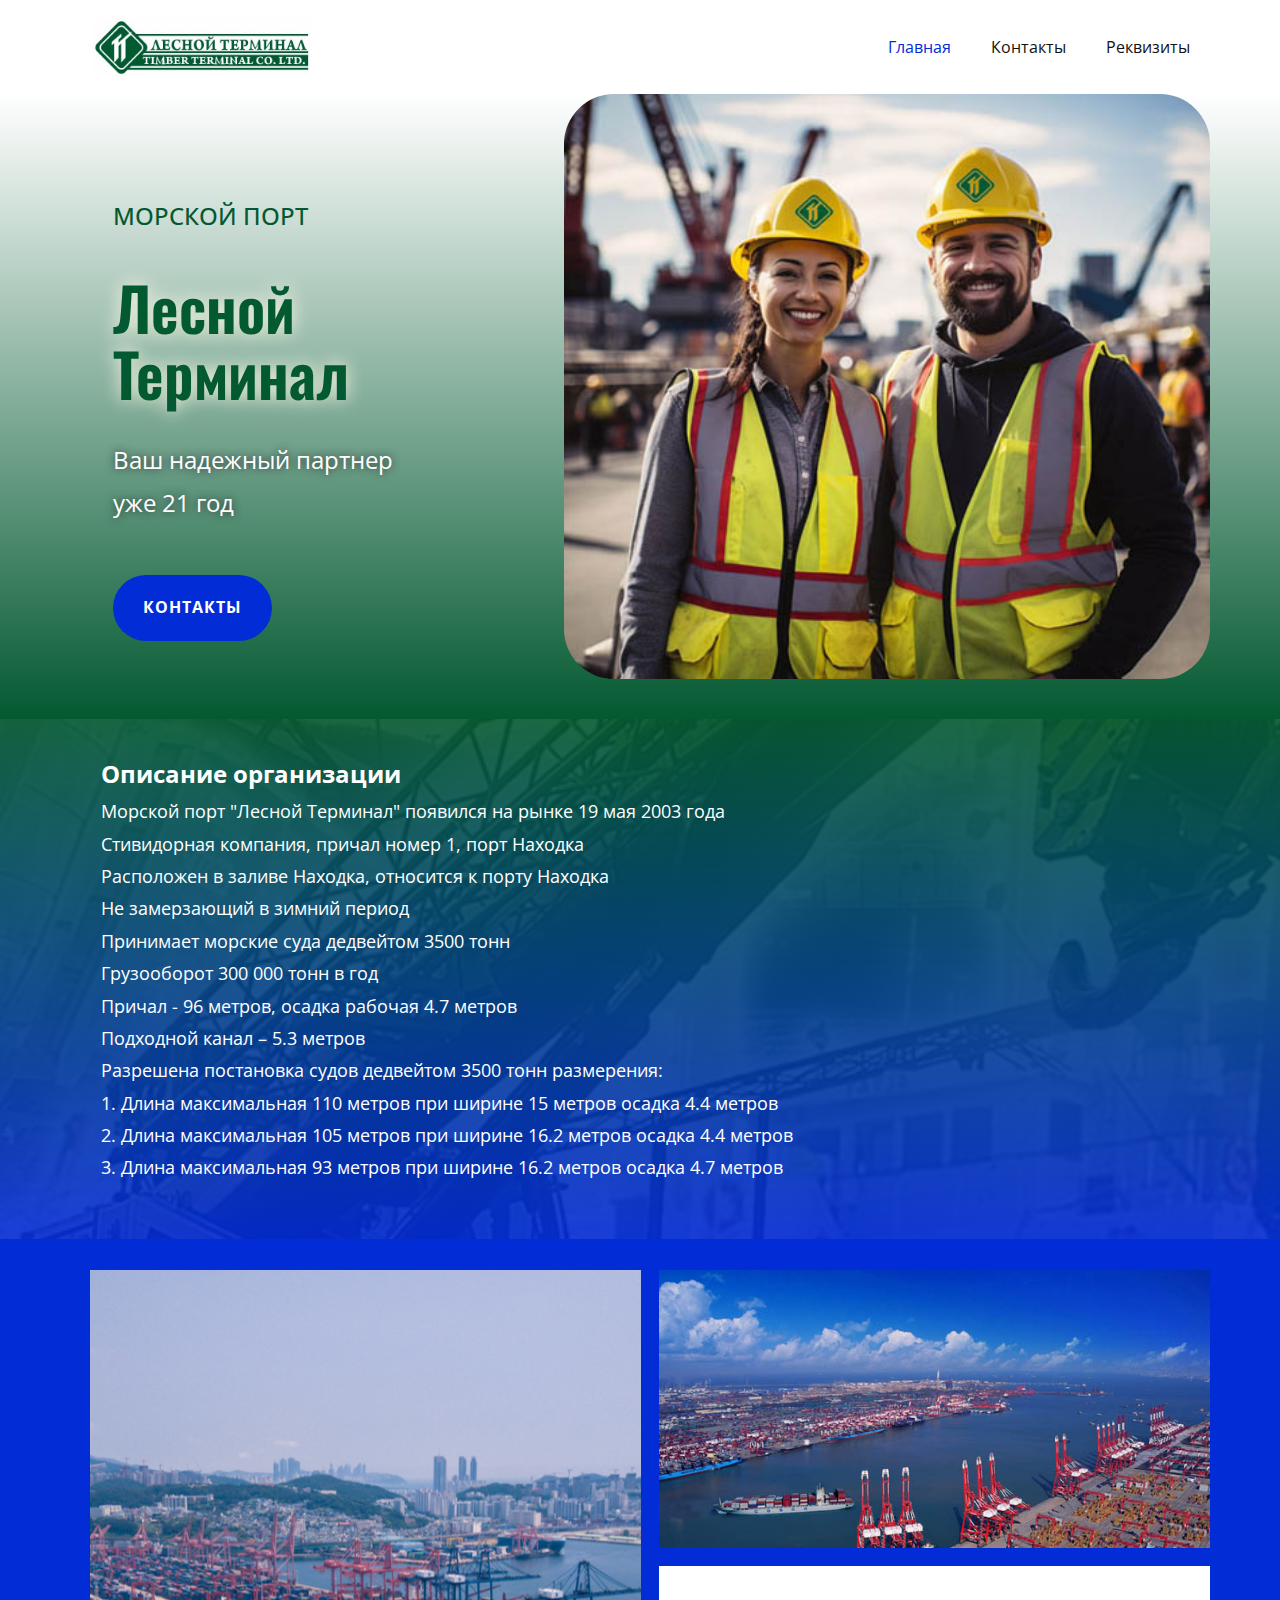
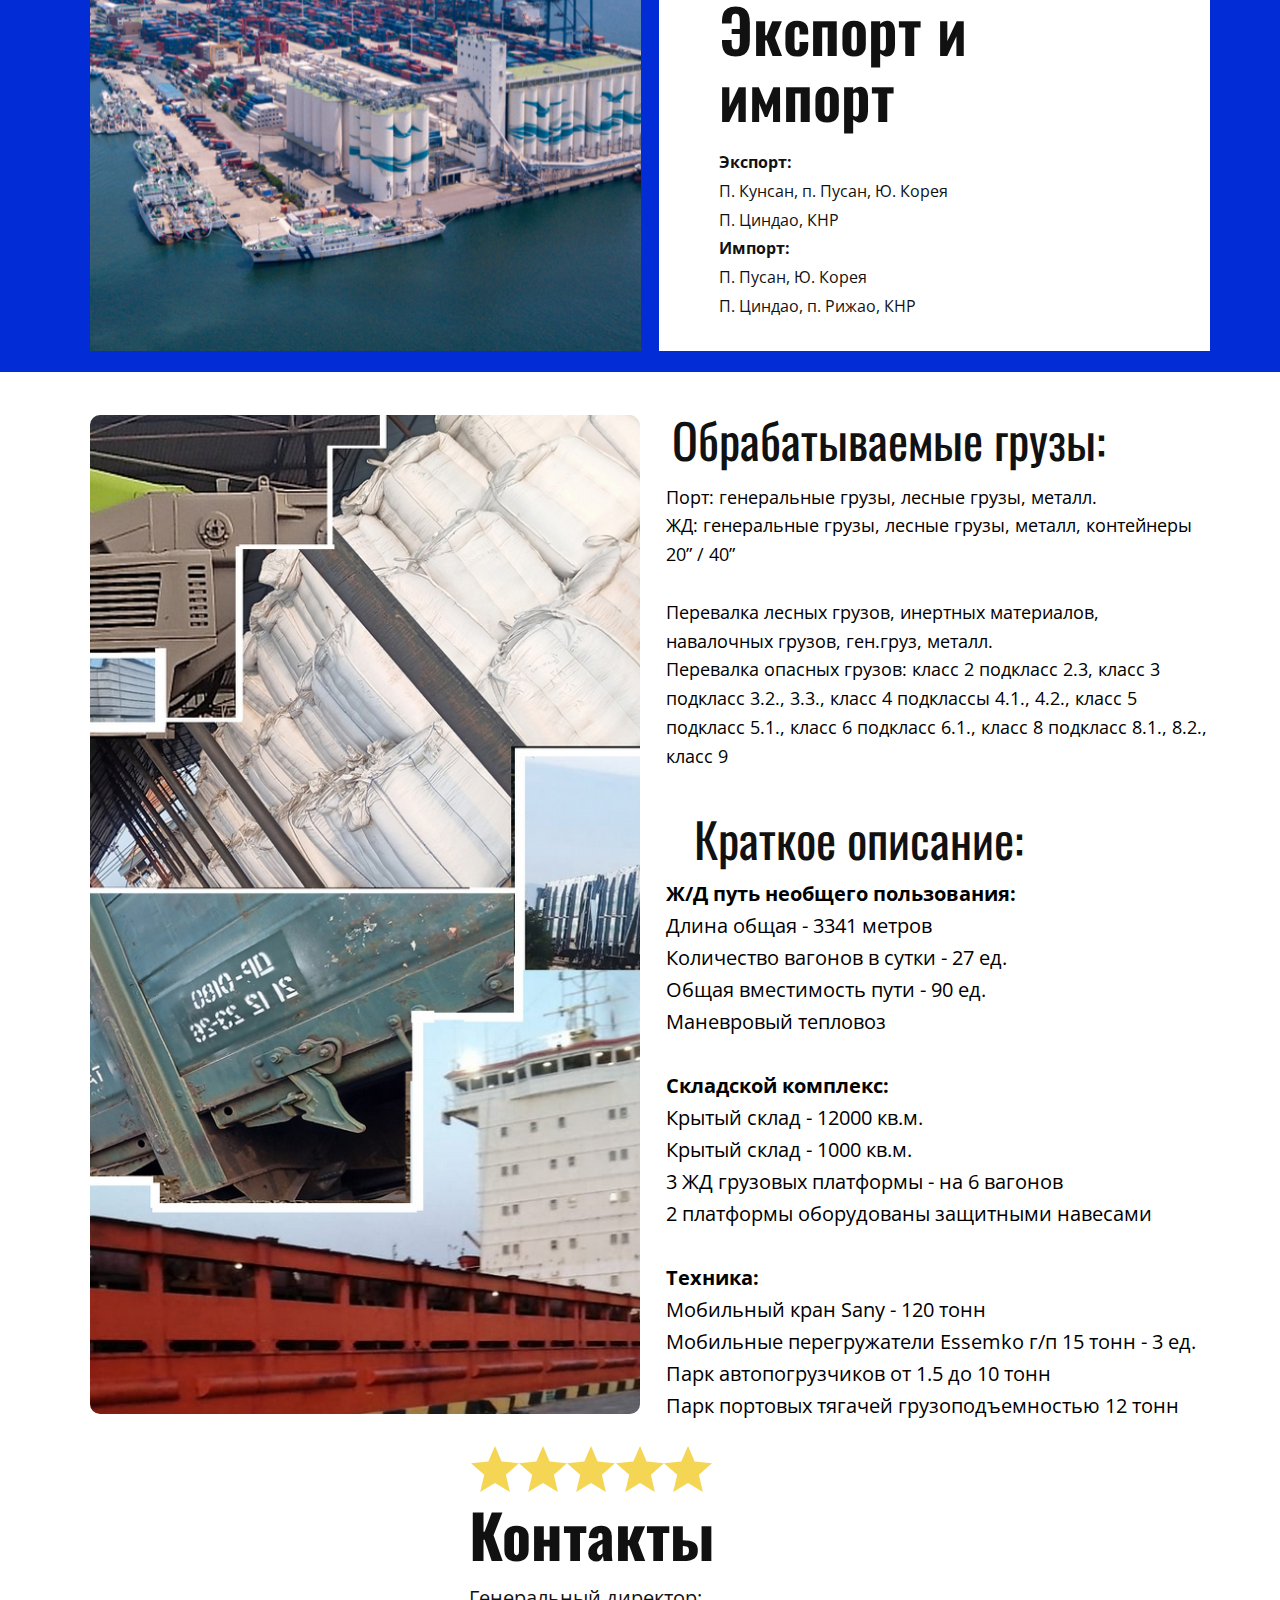
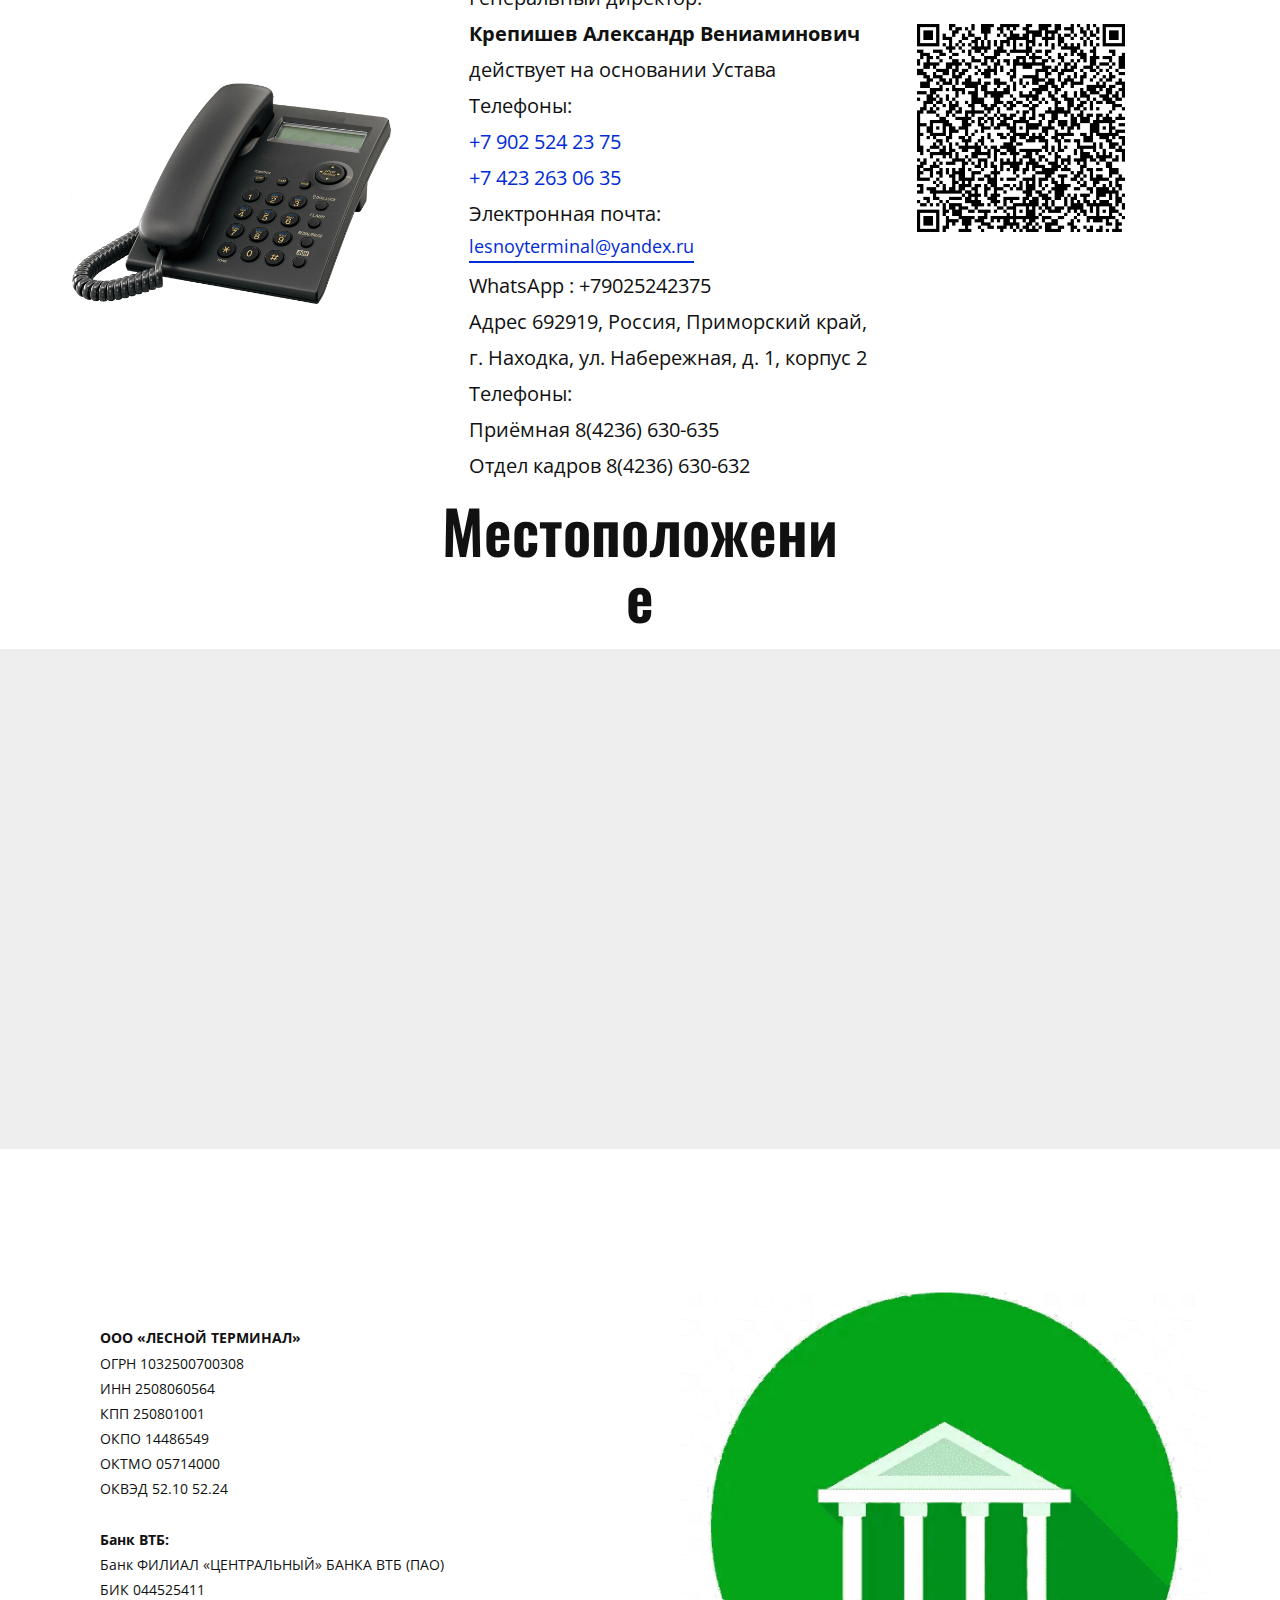
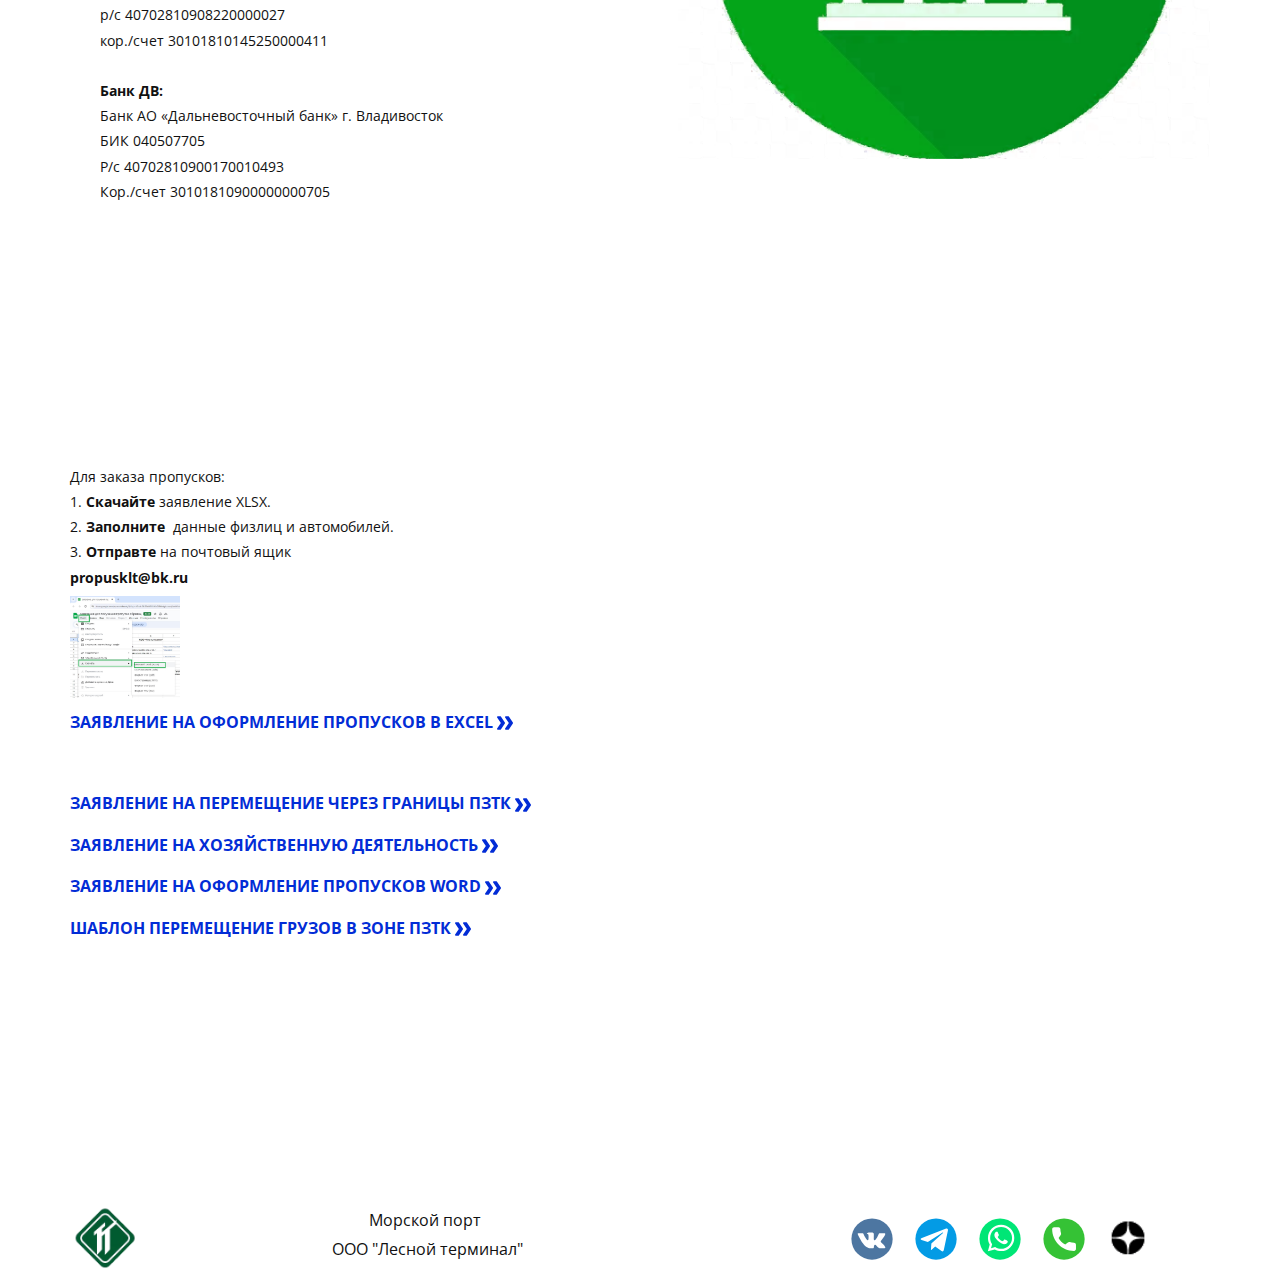
==== commit 6717d1df: "Update Главная.html" ====
--- a/Главная.html
+++ b/Главная.html
@@ -320,13 +320,5 @@
           </a>
         </div>
       </div></footer>
-    <section class="u-backlink u-clearfix u-grey-80">
-      <p class="u-text">
-        <span>This site was created with the </span>
-        <a class="u-link" href="https://nicepage.com/" target="_blank" rel="nofollow">
-          <span>Nicepage</span>
-        </a>
-      </p>
-    </section>
   
-</body></html>+</body></html>
